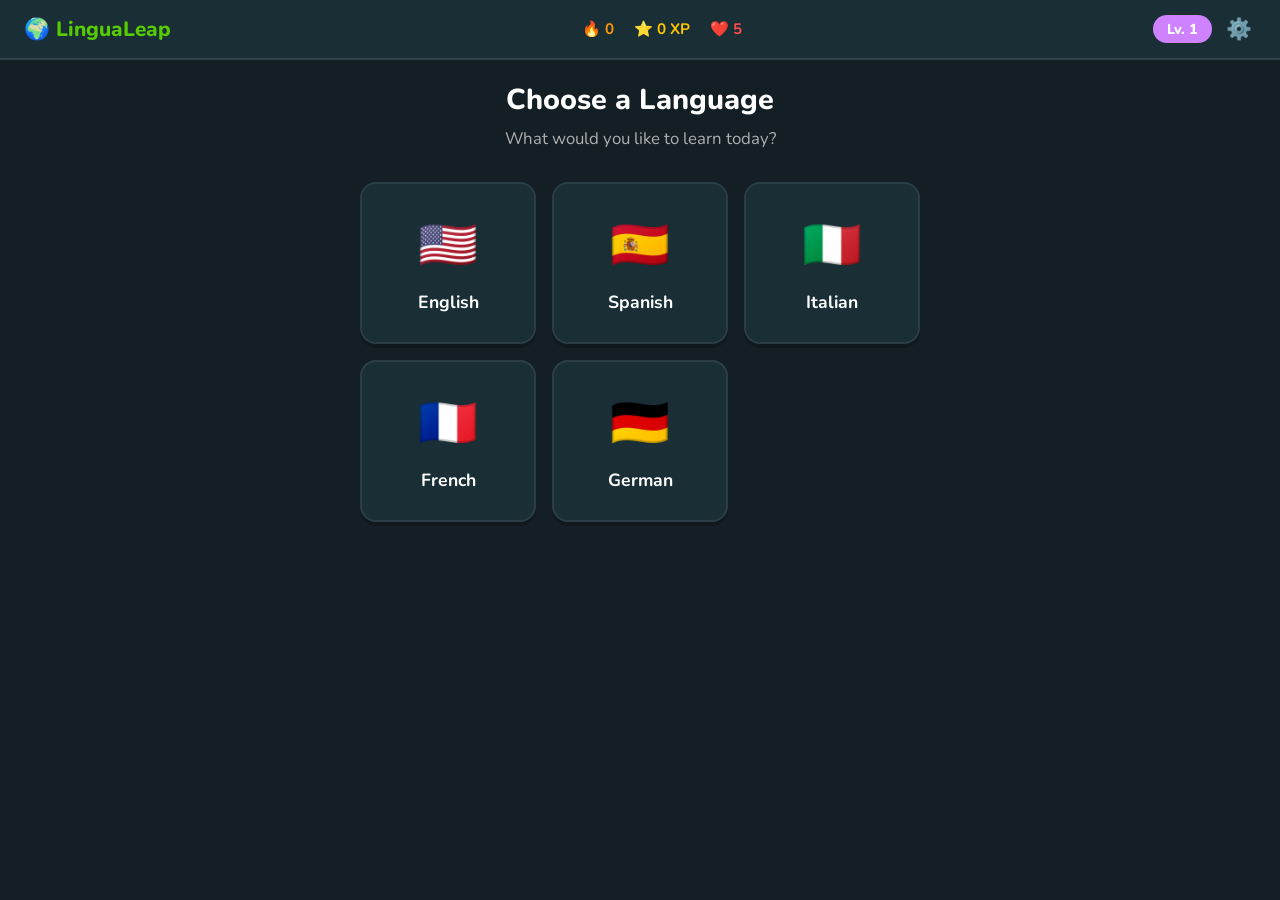
==== docs/index.html @ bf02c877 "Add installable PWA build (docs/) deployable to GitHub Pages Client-side LinguaLeap that runs with n" ====
<!DOCTYPE html>
<html lang="en">
<head>
    <meta charset="UTF-8">
    <meta name="viewport" content="width=device-width, initial-scale=1.0, viewport-fit=cover">
    <title>LinguaLeap - Learn Languages</title>

    <!-- PWA -->
    <meta name="theme-color" content="#1a2e35">
    <link rel="manifest" href="manifest.json">
    <meta name="apple-mobile-web-app-capable" content="yes">
    <meta name="mobile-web-app-capable" content="yes">
    <meta name="apple-mobile-web-app-status-bar-style" content="black-translucent">
    <meta name="apple-mobile-web-app-title" content="LinguaLeap">
    <link rel="apple-touch-icon" href="icons/apple-touch-icon.png">
    <link rel="icon" type="image/png" href="icons/icon-192.png">

    <link rel="stylesheet" href="style.css">
    <link href="https://fonts.googleapis.com/css2?family=Nunito:wght@400;600;700;800&display=swap" rel="stylesheet">
</head>
<body>
    <!-- Top Navigation Bar -->
    <nav class="top-bar">
        <div class="top-bar-left">
            <div class="logo">🌍 LinguaLeap</div>
        </div>
        <div class="top-bar-center">
            <div class="streak-display" id="streakDisplay" title="Day streak">
                🔥 <span id="streakCount">0</span>
            </div>
            <div class="xp-display" id="xpDisplay" title="Total XP">
                ⭐ <span id="xpCount">0</span> XP
            </div>
            <div class="hearts-display" id="heartsDisplay" title="Hearts remaining">
                ❤️ <span id="heartsCount">5</span>
            </div>
        </div>
        <div class="top-bar-right">
            <div class="level-badge" id="levelBadge">Lv. <span id="userLevel">1</span></div>
            <button class="settings-btn" id="settingsBtn" title="Settings">⚙️</button>
        </div>
    </nav>

    <!-- Language Selection Screen -->
    <div class="screen active" id="languageScreen">
        <div class="screen-content">
            <h1 class="screen-title">Choose a Language</h1>
            <p class="screen-subtitle">What would you like to learn today?</p>
            <div class="language-grid" id="languageGrid">
                <!-- Filled by JS -->
            </div>
        </div>
    </div>

    <!-- Dashboard Screen -->
    <div class="screen" id="dashboardScreen">
        <div class="screen-content">
            <div class="dashboard-header">
                <button class="back-btn" id="backToLanguages">← Languages</button>
                <h1 class="screen-title" id="dashboardTitle">Spanish</h1>
            </div>
            <div class="xp-progress-bar">
                <div class="xp-progress-fill" id="xpProgressFill"></div>
                <span class="xp-progress-text" id="xpProgressText">0 / 100 XP</span>
            </div>
            <div class="skills-grid">
                <div class="skill-card" data-skill="reading">
                    <div class="skill-icon">📖</div>
                    <div class="skill-name">Reading</div>
                    <div class="skill-progress"><div class="skill-progress-fill" id="readingProgress"></div></div>
                </div>
                <div class="skill-card" data-skill="writing">
                    <div class="skill-icon">✍️</div>
                    <div class="skill-name">Writing</div>
                    <div class="skill-progress"><div class="skill-progress-fill" id="writingProgress"></div></div>
                </div>
                <div class="skill-card" data-skill="listening">
                    <div class="skill-icon">👂</div>
                    <div class="skill-name">Listening</div>
                    <div class="skill-progress"><div class="skill-progress-fill" id="listeningProgress"></div></div>
                </div>
                <div class="skill-card" data-skill="speaking">
                    <div class="skill-icon">🗣️</div>
                    <div class="skill-name">Speaking</div>
                    <div class="skill-progress"><div class="skill-progress-fill" id="speakingProgress"></div></div>
                </div>
            </div>
            <h2 class="section-title">Levels</h2>
            <div class="levels-list" id="levelsList">
                <!-- Filled by JS -->
            </div>

            <h2 class="section-title" style="margin-top:32px">Vocabulary</h2>
            <div class="vocab-buttons">
                <button class="vocab-btn" id="openDictionaryBtn">
                    <span class="vocab-icon">🔍</span>
                    <span class="vocab-label">Dictionary</span>
                    <span class="vocab-desc">Look up words</span>
                </button>
                <button class="vocab-btn" id="openMyWordsBtn">
                    <span class="vocab-icon">📚</span>
                    <span class="vocab-label">My Words</span>
                    <span class="vocab-desc"><span id="savedWordsCount">0</span> saved</span>
                </button>
            </div>

            <h2 class="section-title" style="margin-top:32px">Practice & Learn</h2>
            <div class="vocab-buttons">
                <button class="vocab-btn vocab-btn-chat" id="openChatbotBtn">
                    <span class="vocab-icon">💬</span>
                    <span class="vocab-label">Chatbot</span>
                    <span class="vocab-desc">Ask language questions</span>
                </button>
                <button class="vocab-btn vocab-btn-test" id="openLessonsBtn">
                    <span class="vocab-icon">🎓</span>
                    <span class="vocab-label">Lessons</span>
                    <span class="vocab-desc">10 levels + placement test</span>
                </button>
                <button class="vocab-btn vocab-btn-movie" id="openMoviePhrasesBtn">
                    <span class="vocab-icon">🎬</span>
                    <span class="vocab-label">Movie Phrases</span>
                    <span class="vocab-desc">Phrases by level (B1–C2)</span>
                </button>
            </div>
        </div>
    </div>

    <!-- Save Word Modal -->
    <div class="modal-overlay hidden" id="saveWordModal">
        <div class="modal">
            <div class="modal-header">
                <h2>💾 Save to My Words</h2>
                <button class="modal-close" id="saveModalClose">✕</button>
            </div>
            <div class="modal-body">
                <label class="modal-label">Word / Phrase</label>
                <input type="text" class="text-input" id="saveModalSource" placeholder="Source word">
                <label class="modal-label">Translation</label>
                <input type="text" class="text-input" id="saveModalTranslation" placeholder="Your preferred translation">
                <label class="modal-label">Language pair</label>
                <div class="modal-lang-row">
                    <select class="modal-select" id="saveModalLangFrom">
                        <option value="en">English</option>
                        <option value="it">Italian</option>
                        <option value="es">Spanish</option>
                        <option value="fr">French</option>
                        <option value="de">German</option>
                    </select>
                    <span style="color: var(--text-secondary);">→</span>
                    <select class="modal-select" id="saveModalLangTo">
                        <option value="en">English</option>
                        <option value="it">Italian</option>
                        <option value="es">Spanish</option>
                        <option value="fr">French</option>
                        <option value="de">German</option>
                    </select>
                </div>
            </div>
            <div class="modal-footer">
                <button class="btn btn-cancel" id="saveModalCancel">Cancel</button>
                <button class="btn btn-primary" id="saveModalConfirm">✓ Save</button>
            </div>
        </div>
    </div>

    <!-- Learned Words Modal -->
    <div class="modal-overlay hidden" id="learnedModal">
        <div class="modal modal-wide">
            <div class="modal-header">
                <h2>🎓 Words Learned (<span id="learnedModalCount">0</span>)</h2>
                <button class="modal-close" id="learnedModalClose">✕</button>
            </div>
            <div class="modal-body" id="learnedModalBody">
                <!-- Filled by JS -->
            </div>
            <div class="modal-footer">
                <button class="btn btn-cancel" id="learnedModalCancel">Close</button>
                <button class="btn btn-primary" id="learnedModalPractice">🎮 Practice these words</button>
            </div>
        </div>
    </div>

    <!-- Chatbot Screen -->
    <div class="screen" id="chatbotScreen">
        <div class="screen-content">
            <div class="dashboard-header">
                <button class="back-btn" id="backFromChatbot">← Back</button>
                <h1 class="screen-title">💬 Chatbot</h1>
            </div>
            <div class="chat-info">Ask questions like "How do you say 'good morning'?" or "What does 'grazie' mean?"</div>
            <div class="chat-messages" id="chatMessages"></div>
            <div class="chat-input-row">
                <input type="text" class="text-input" id="chatInput" placeholder="Ask me anything..." autocomplete="off">
                <button class="dict-search-btn" id="chatSendBtn" title="Send">➤</button>
            </div>
        </div>
    </div>

    <!-- Lessons Screen -->
    <div class="screen" id="lessonsScreen">
        <div class="screen-content">
            <div class="dashboard-header">
                <button class="back-btn" id="backFromLessons">← Back</button>
                <h1 class="screen-title">🎓 Lessons</h1>
            </div>
            <div class="lessons-intro">
                <p>10 progressive levels from absolute beginner to advanced.</p>
                <button class="btn btn-primary" id="startPlacementBtn">📝 Take Placement Test</button>
            </div>
            <div class="placement-result hidden" id="placementResult">
                <span class="placement-emoji" id="placementEmoji">🎯</span>
                <span class="placement-text">Recommended starting level: <strong id="recommendedLevel">1</strong></span>
            </div>
            <h2 class="section-title" style="margin-top:24px">All Levels</h2>
            <div class="lessons-grid" id="lessonsGrid"></div>
        </div>
    </div>

    <!-- Placement Test Screen -->
    <div class="screen" id="placementScreen">
        <div class="screen-content">
            <div class="exercise-header">
                <button class="back-btn" id="backFromPlacement">✕</button>
                <div class="exercise-progress-bar">
                    <div class="exercise-progress-fill" id="placementProgressFill"></div>
                </div>
                <div class="flashcard-counter"><span id="placementCurrent">1</span>/<span id="placementTotal">10</span></div>
            </div>
            <div class="exercise-body" id="placementBody"></div>
            <div class="exercise-footer">
                <button class="btn btn-primary" id="placementNextBtn" disabled>Next</button>
            </div>
        </div>
    </div>

    <!-- Single Lesson Screen -->
    <div class="screen" id="lessonDetailScreen">
        <div class="screen-content">
            <div class="dashboard-header">
                <button class="back-btn" id="backFromLessonDetail">← Lessons</button>
                <h1 class="screen-title" id="lessonDetailTitle">Level 1</h1>
            </div>
            <div id="lessonDetailBody"></div>
        </div>
    </div>

    <!-- Dictionary Screen -->
    <div class="screen" id="dictionaryScreen">
        <div class="screen-content">
            <div class="dashboard-header">
                <button class="back-btn" id="backFromDictionary">← Back</button>
                <h1 class="screen-title">🔍 Dictionary</h1>
            </div>
            <div class="dict-search-row">
                <input type="text" class="text-input" id="dictSearchInput" placeholder="Type a word or phrase..." autocomplete="off">
                <button class="dict-search-btn" id="dictSearchBtn" title="Search">🔍</button>
                <button class="dict-swap-btn" id="dictSwapBtn" title="Swap languages">⇄</button>
            </div>
            <div class="dict-lang-selector">
                <div class="dict-lang-group">
                    <span class="dict-lang-label">From:</span>
                    <div class="dict-lang-chips" id="dictFromChips"></div>
                </div>
                <div class="dict-lang-group">
                    <span class="dict-lang-label">To:</span>
                    <div class="dict-lang-chips" id="dictToChips"></div>
                </div>
            </div>
            <div class="dict-results" id="dictResults">
                <div class="dict-empty">Start typing to search the dictionary</div>
            </div>
        </div>
    </div>

    <!-- My Words Screen -->
    <div class="screen" id="myWordsScreen">
        <div class="screen-content">
            <div class="dashboard-header">
                <button class="back-btn" id="backFromMyWords">← Back</button>
                <h1 class="screen-title">📚 My Words</h1>
            </div>
            <div class="my-words-stats">
                <div class="my-words-stat">
                    <span class="my-words-stat-value" id="myWordsTotal">0</span>
                    <span class="my-words-stat-label">Words saved</span>
                </div>
                <button class="my-words-stat my-words-stat-learned my-words-stat-clickable" id="openLearnedBtn" title="View learned words">
                    <span class="my-words-stat-value" id="myWordsLearned">0</span>
                    <span class="my-words-stat-label">Words learned ›</span>
                </button>
            </div>
            <div class="words-tabs">
                <button class="words-tab active" data-tab="saved">
                    📚 My Words <span class="words-tab-count" id="tabCountSaved">0</span>
                </button>
                <button class="words-tab" data-tab="reverse">
                    🔁 Reverse Translation <span class="words-tab-count" id="tabCountReverse">0</span>
                </button>
                <button class="words-tab" data-tab="sentences">
                    🎬 My Sentences <span class="words-tab-count" id="tabCountSentences">0</span>
                </button>
            </div>
            <div class="my-words-actions">
                <button class="btn btn-primary" id="practiceWordsBtn">🎮 Practice with Flashcards</button>
                <button class="btn btn-secondary" id="importFavouritesBtn">📥 Import from folder</button>
                <label class="btn btn-secondary btn-upload-label" for="csvFileInput">📂 Upload CSV file</label>
                <input type="file" id="csvFileInput" accept=".csv" style="display:none">
            </div>
            <div class="my-words-list" id="myWordsList">
                <!-- Filled by JS -->
            </div>
        </div>
    </div>

    <!-- Movie / TV Phrases Screen -->
    <div class="screen" id="moviePhrasesScreen">
        <div class="screen-content">
            <div class="dashboard-header">
                <button class="back-btn" id="backFromMoviePhrases">← Back</button>
                <h1 class="screen-title">🎬 Movie Phrases</h1>
            </div>
            <div class="chat-info">Type a film or TV series (e.g. "Titanic") to get useful phrases by level, then add the ones you like to <strong>My Sentences</strong>.</div>
            <div class="dict-search-row">
                <input type="text" class="text-input" id="moviePhraseInput" placeholder="Titanic, Friends, Breaking Bad..." autocomplete="off">
                <button class="dict-search-btn" id="moviePhraseSearchBtn" title="Search">🔍</button>
            </div>
            <div class="movie-lang-note" id="movieLangNote"></div>
            <div class="movie-results" id="movieResults">
                <div class="dict-empty">Enter a title to discover phrases.</div>
            </div>
        </div>
    </div>

    <!-- Flashcard Game Screen -->
    <div class="screen" id="flashcardScreen">
        <div class="screen-content">
            <div class="exercise-header">
                <button class="back-btn" id="backFromFlashcard">✕</button>
                <div class="exercise-progress-bar">
                    <div class="exercise-progress-fill" id="flashcardProgressFill"></div>
                </div>
                <div class="flashcard-counter"><span id="flashcardCurrent">1</span>/<span id="flashcardTotal">10</span></div>
            </div>
            <div class="flashcard-area">
                <div class="flashcard" id="flashcard">
                    <div class="flashcard-side flashcard-front" id="flashcardFront">
                        <div class="flashcard-label">Word</div>
                        <div class="flashcard-word" id="flashcardWord">word</div>
                        <div class="flashcard-tap">Tap to reveal</div>
                    </div>
                    <div class="flashcard-side flashcard-back hidden" id="flashcardBack">
                        <div class="flashcard-label">Translation</div>
                        <div class="flashcard-word" id="flashcardTranslation">translation</div>
                    </div>
                </div>
                <button class="flashcard-listen" id="flashcardListenBtn" title="Listen to pronunciation">🔊 Listen</button>
                <div class="flashcard-buttons hidden" id="flashcardButtons">
                    <button class="btn-flashcard btn-flashcard-bad" id="flashcardBadBtn">😕 Don't know</button>
                    <button class="btn-flashcard btn-flashcard-good" id="flashcardGoodBtn">😊 Got it!</button>
                    <button class="btn-flashcard btn-flashcard-delete" id="flashcardDeleteBtn" title="Delete this word">🗑️</button>
                </div>
            </div>
        </div>
    </div>

    <!-- Exercise Screen -->
    <div class="screen" id="exerciseScreen">
        <div class="screen-content">
            <div class="exercise-header">
                <button class="back-btn" id="backToDashboard">✕</button>
                <div class="exercise-progress-bar">
                    <div class="exercise-progress-fill" id="exerciseProgressFill"></div>
                </div>
                <div class="exercise-hearts">❤️ <span id="exerciseHearts">5</span></div>
            </div>
            <div class="exercise-body" id="exerciseBody">
                <!-- Filled dynamically -->
            </div>
            <div class="exercise-footer">
                <div class="feedback-area" id="feedbackArea"></div>
                <button class="btn btn-primary btn-check" id="checkBtn">Check</button>
                <button class="btn btn-primary btn-continue hidden" id="continueBtn">Continue</button>
            </div>
        </div>
    </div>

    <!-- Results Screen -->
    <div class="screen" id="resultsScreen">
        <div class="screen-content results-content">
            <div class="results-icon" id="resultsIcon">🎉</div>
            <h1 class="results-title" id="resultsTitle">Lesson Complete!</h1>
            <div class="results-stats">
                <div class="result-stat">
                    <div class="result-stat-value" id="resultXP">+30</div>
                    <div class="result-stat-label">XP earned</div>
                </div>
                <div class="result-stat">
                    <div class="result-stat-value" id="resultAccuracy">85%</div>
                    <div class="result-stat-label">Accuracy</div>
                </div>
                <div class="result-stat">
                    <div class="result-stat-value" id="resultStreak">3</div>
                    <div class="result-stat-label">Day streak</div>
                </div>
            </div>
            <button class="btn btn-primary btn-large" id="continueToMenu">Continue</button>
        </div>
    </div>

    <!-- Settings Modal (Gemini API key) -->
    <div class="modal-overlay hidden" id="settingsModal">
        <div class="modal">
            <div class="modal-header">
                <h2>⚙️ Settings</h2>
                <button class="modal-close" id="settingsClose">✕</button>
            </div>
            <div class="modal-body">
                <label class="modal-label">Google Gemini API key</label>
                <p class="settings-hint">Needed for the <strong>Chatbot</strong> and <strong>Movie Phrases</strong>. It's stored only on this device and never uploaded. The free tier is enough. Get one at <strong>aistudio.google.com/apikey</strong>.</p>
                <input type="password" class="text-input" id="geminiKeyInput" placeholder="AIza..." autocomplete="off">
                <div class="settings-status" id="settingsStatus"></div>
            </div>
            <div class="modal-footer">
                <button class="btn btn-cancel" id="settingsClear">Remove key</button>
                <button class="btn btn-primary" id="settingsSave">✓ Save</button>
            </div>
        </div>
    </div>

    <script src="api-shim.js"></script>
    <script src="app.js"></script>
    <script>
        // ---- Service worker (offline + installable) ----
        if ('serviceWorker' in navigator) {
            window.addEventListener('load', function () {
                navigator.serviceWorker.register('sw.js').catch(function (e) {
                    console.warn('SW registration failed', e);
                });
            });
        }

        // ---- Settings modal (Gemini key) ----
        (function () {
            var modal = document.getElementById('settingsModal');
            var input = document.getElementById('geminiKeyInput');
            var status = document.getElementById('settingsStatus');

            function refreshStatus() {
                var has = window.LinguaLeapKey && window.LinguaLeapKey.has();
                status.textContent = has ? '✅ Key saved — chatbot & movie phrases are ready.'
                                         : '⚠️ No key yet — chatbot & movie phrases are disabled.';
                status.className = 'settings-status ' + (has ? 'ok' : 'warn');
            }
            function open() {
                input.value = window.LinguaLeapKey ? window.LinguaLeapKey.get() : '';
                refreshStatus();
                modal.classList.remove('hidden');
            }
            function close() { modal.classList.add('hidden'); }

            document.getElementById('settingsBtn').addEventListener('click', open);
            document.getElementById('settingsClose').addEventListener('click', close);
            modal.addEventListener('click', function (e) { if (e.target === modal) close(); });
            document.getElementById('settingsSave').addEventListener('click', function () {
                window.LinguaLeapKey.set(input.value);
                refreshStatus();
                setTimeout(close, 600);
            });
            document.getElementById('settingsClear').addEventListener('click', function () {
                window.LinguaLeapKey.clear();
                input.value = '';
                refreshStatus();
            });

            // Nudge the user to add a key on first run
            window.addEventListener('load', function () {
                if (window.LinguaLeapKey && !window.LinguaLeapKey.has()) {
                    setTimeout(open, 1200);
                }
            });
        })();
    </script>
</body>
</html>
---- docs/style.css ----
/* ===== RESET & BASE ===== */
* {
    margin: 0;
    padding: 0;
    box-sizing: border-box;
}

:root {
    --green: #58CC02;
    --green-dark: #46a302;
    --green-light: #d7ffb8;
    --blue: #1CB0F6;
    --blue-dark: #1899d6;
    --red: #FF4B4B;
    --red-light: #ffdfe0;
    --orange: #FF9600;
    --orange-light: #fff3d6;
    --purple: #CE82FF;
    --purple-light: #f3e0ff;
    --yellow: #FFC800;
    --gray-50: #f7f7f7;
    --gray-100: #e5e5e5;
    --gray-200: #d4d4d4;
    --gray-300: #afafaf;
    --gray-400: #777;
    --gray-500: #4b4b4b;
    --gray-600: #3c3c3c;
    --white: #ffffff;
    --bg: #131f24;
    --bg-card: #1a2e35;
    --bg-card-hover: #213a43;
    --text: #ffffff;
    --text-secondary: #afafaf;
    --border-radius: 16px;
    --border-radius-sm: 12px;
    --shadow: 0 4px 0 rgba(0,0,0,0.2);
    --shadow-hover: 0 2px 0 rgba(0,0,0,0.2);
}

body {
    font-family: 'Nunito', sans-serif;
    background: var(--bg);
    color: var(--text);
    min-height: 100vh;
    overflow-x: hidden;
}

/* ===== TOP BAR ===== */
.top-bar {
    position: fixed;
    top: 0;
    left: 0;
    right: 0;
    height: 60px;
    background: var(--bg-card);
    border-bottom: 2px solid rgba(255,255,255,0.1);
    display: flex;
    align-items: center;
    justify-content: space-between;
    padding: 0 24px;
    z-index: 100;
}

.logo {
    font-size: 1.3rem;
    font-weight: 800;
    color: var(--green);
}

.top-bar-center {
    display: flex;
    gap: 20px;
    align-items: center;
}

.streak-display, .xp-display, .hearts-display {
    font-weight: 700;
    font-size: 0.95rem;
    display: flex;
    align-items: center;
    gap: 4px;
}

.streak-display { color: var(--orange); }
.xp-display { color: var(--yellow); }
.hearts-display { color: var(--red); }

.level-badge {
    background: var(--purple);
    color: white;
    padding: 4px 14px;
    border-radius: 20px;
    font-weight: 800;
    font-size: 0.9rem;
}

/* ===== SCREENS ===== */
.screen {
    display: none;
    padding-top: 80px;
    padding-bottom: 40px;
    min-height: 100vh;
}

.screen.active {
    display: block;
}

.screen-content {
    max-width: 600px;
    margin: 0 auto;
    padding: 0 20px;
}

.screen-title {
    font-size: 1.8rem;
    font-weight: 800;
    text-align: center;
    margin-bottom: 8px;
}

.screen-subtitle {
    text-align: center;
    color: var(--text-secondary);
    margin-bottom: 32px;
    font-size: 1.05rem;
}

/* ===== LANGUAGE GRID ===== */
.language-grid {
    display: grid;
    grid-template-columns: repeat(auto-fill, minmax(160px, 1fr));
    gap: 16px;
}

.language-card {
    background: var(--bg-card);
    border: 2px solid rgba(255,255,255,0.08);
    border-radius: var(--border-radius);
    padding: 28px 16px;
    text-align: center;
    cursor: pointer;
    transition: all 0.15s ease;
    box-shadow: var(--shadow);
}

.language-card:hover {
    background: var(--bg-card-hover);
    transform: translateY(-2px);
    box-shadow: var(--shadow-hover);
}

.language-card:active {
    transform: translateY(2px);
    box-shadow: none;
}

.language-flag {
    font-size: 3rem;
    margin-bottom: 12px;
}

.language-name {
    font-weight: 700;
    font-size: 1.1rem;
}

/* ===== DASHBOARD ===== */
.dashboard-header {
    display: flex;
    align-items: center;
    gap: 16px;
    margin-bottom: 24px;
}

.back-btn {
    background: none;
    border: 2px solid rgba(255,255,255,0.15);
    color: var(--text);
    font-family: 'Nunito', sans-serif;
    font-weight: 700;
    font-size: 0.95rem;
    padding: 8px 16px;
    border-radius: var(--border-radius-sm);
    cursor: pointer;
    transition: all 0.15s;
}

.back-btn:hover {
    background: rgba(255,255,255,0.08);
}

.xp-progress-bar {
    background: var(--bg-card);
    border-radius: 20px;
    height: 28px;
    position: relative;
    margin-bottom: 32px;
    overflow: hidden;
    border: 2px solid rgba(255,255,255,0.08);
}

.xp-progress-fill {
    background: linear-gradient(90deg, var(--yellow), var(--orange));
    height: 100%;
    border-radius: 20px;
    transition: width 0.5s ease;
    min-width: 0;
}

.xp-progress-text {
    position: absolute;
    top: 50%;
    left: 50%;
    transform: translate(-50%, -50%);
    font-weight: 700;
    font-size: 0.8rem;
    color: var(--text);
    text-shadow: 0 1px 2px rgba(0,0,0,0.5);
}

/* ===== SKILLS GRID ===== */
.skills-grid {
    display: grid;
    grid-template-columns: repeat(2, 1fr);
    gap: 14px;
    margin-bottom: 36px;
}

.skill-card {
    background: var(--bg-card);
    border: 2px solid rgba(255,255,255,0.08);
    border-radius: var(--border-radius);
    padding: 20px;
    text-align: center;
    cursor: pointer;
    transition: all 0.15s ease;
    box-shadow: var(--shadow);
}

.skill-card:hover {
    background: var(--bg-card-hover);
    transform: translateY(-2px);
}

.skill-card:active {
    transform: translateY(2px);
    box-shadow: none;
}

.skill-card[data-skill="reading"] { border-bottom: 4px solid var(--blue); }
.skill-card[data-skill="writing"] { border-bottom: 4px solid var(--green); }
.skill-card[data-skill="listening"] { border-bottom: 4px solid var(--purple); }
.skill-card[data-skill="speaking"] { border-bottom: 4px solid var(--orange); }

.skill-icon {
    font-size: 2rem;
    margin-bottom: 8px;
}

.skill-name {
    font-weight: 700;
    font-size: 1rem;
    margin-bottom: 10px;
}

.skill-progress {
    background: rgba(255,255,255,0.1);
    border-radius: 10px;
    height: 8px;
    overflow: hidden;
}

.skill-progress-fill {
    height: 100%;
    border-radius: 10px;
    transition: width 0.5s ease;
    width: 0%;
}

.skill-card[data-skill="reading"] .skill-progress-fill { background: var(--blue); }
.skill-card[data-skill="writing"] .skill-progress-fill { background: var(--green); }
.skill-card[data-skill="listening"] .skill-progress-fill { background: var(--purple); }
.skill-card[data-skill="speaking"] .skill-progress-fill { background: var(--orange); }

/* ===== LEVELS ===== */
.section-title {
    font-size: 1.2rem;
    font-weight: 800;
    margin-bottom: 16px;
    color: var(--text-secondary);
    text-transform: uppercase;
    letter-spacing: 1px;
}

.levels-list {
    display: flex;
    flex-direction: column;
    gap: 12px;
}

.level-card {
    background: var(--bg-card);
    border: 2px solid rgba(255,255,255,0.08);
    border-radius: var(--border-radius);
    padding: 18px 20px;
    display: flex;
    align-items: center;
    gap: 16px;
    cursor: pointer;
    transition: all 0.15s ease;
    box-shadow: var(--shadow);
}

.level-card:hover {
    background: var(--bg-card-hover);
    transform: translateY(-1px);
}

.level-card.locked {
    opacity: 0.5;
    cursor: not-allowed;
}

.level-card.completed {
    border-color: var(--green);
}

.level-icon {
    font-size: 1.8rem;
    width: 48px;
    height: 48px;
    display: flex;
    align-items: center;
    justify-content: center;
    background: rgba(255,255,255,0.05);
    border-radius: 50%;
}

.level-info {
    flex: 1;
}

.level-name {
    font-weight: 700;
    font-size: 1.05rem;
}

.level-desc {
    color: var(--text-secondary);
    font-size: 0.85rem;
}

.level-status {
    font-size: 1.2rem;
}

/* ===== EXERCISE SCREEN ===== */
.exercise-header {
    display: flex;
    align-items: center;
    gap: 16px;
    margin-bottom: 32px;
}

.exercise-progress-bar {
    flex: 1;
    background: rgba(255,255,255,0.1);
    border-radius: 10px;
    height: 14px;
    overflow: hidden;
}

.exercise-progress-fill {
    height: 100%;
    background: var(--green);
    border-radius: 10px;
    transition: width 0.4s ease;
}

.exercise-hearts {
    font-weight: 700;
    font-size: 0.95rem;
    color: var(--red);
}

.exercise-body {
    min-height: 300px;
    display: flex;
    flex-direction: column;
    gap: 20px;
}

.exercise-instruction {
    font-size: 1.4rem;
    font-weight: 700;
    line-height: 1.4;
}

.exercise-type-label {
    font-size: 0.85rem;
    font-weight: 700;
    text-transform: uppercase;
    letter-spacing: 1px;
    color: var(--text-secondary);
    margin-bottom: -8px;
}

/* Reading passage */
.reading-passage {
    background: var(--bg-card);
    border: 2px solid rgba(255,255,255,0.08);
    border-radius: var(--border-radius);
    padding: 20px;
    line-height: 1.7;
    font-size: 1.05rem;
}

.reading-translation {
    color: var(--text-secondary);
    font-size: 0.9rem;
    font-style: italic;
    margin-top: 8px;
    padding-top: 8px;
    border-top: 1px solid rgba(255,255,255,0.08);
}

/* Hint button */
.hint-btn {
    background: none;
    border: 1px dashed var(--text-secondary);
    color: var(--text-secondary);
    font-family: 'Nunito', sans-serif;
    font-size: 0.9rem;
    font-weight: 600;
    padding: 8px 16px;
    border-radius: var(--border-radius-sm);
    cursor: pointer;
    transition: all 0.15s;
    margin-top: 4px;
}

.hint-btn:hover {
    border-color: var(--yellow);
    color: var(--yellow);
}

/* Options (multiple choice) */
.options-grid {
    display: flex;
    flex-direction: column;
    gap: 10px;
}

.option-btn {
    background: var(--bg-card);
    border: 2px solid rgba(255,255,255,0.15);
    border-radius: var(--border-radius-sm);
    padding: 14px 18px;
    color: var(--text);
    font-family: 'Nunito', sans-serif;
    font-size: 1rem;
    font-weight: 600;
    cursor: pointer;
    transition: all 0.15s;
    text-align: left;
    box-shadow: 0 3px 0 rgba(0,0,0,0.15);
}

.option-btn:hover {
    background: var(--bg-card-hover);
    border-color: rgba(255,255,255,0.3);
}

.option-btn.selected {
    border-color: var(--blue);
    background: rgba(28, 176, 246, 0.12);
}

.option-btn.correct {
    border-color: var(--green);
    background: rgba(88, 204, 2, 0.15);
    color: var(--green);
}

.option-btn.wrong {
    border-color: var(--red);
    background: rgba(255, 75, 75, 0.12);
    color: var(--red);
}

/* Text input */
.text-input {
    background: var(--bg-card);
    border: 2px solid rgba(255,255,255,0.15);
    border-radius: var(--border-radius-sm);
    padding: 14px 18px;
    color: var(--text);
    font-family: 'Nunito', sans-serif;
    font-size: 1.1rem;
    font-weight: 600;
    width: 100%;
    outline: none;
    transition: border-color 0.2s;
}

.text-input:focus {
    border-color: var(--blue);
}

.text-input.correct {
    border-color: var(--green);
}

.text-input.wrong {
    border-color: var(--red);
}

.hint-text {
    color: var(--text-secondary);
    font-size: 0.9rem;
}

/* Fill in blank */
.fill-sentence {
    font-size: 1.2rem;
    font-weight: 600;
    line-height: 1.6;
}

.blank-word {
    display: inline-block;
    border-bottom: 3px solid var(--blue);
    min-width: 80px;
    text-align: center;
    padding: 2px 8px;
    margin: 0 4px;
    color: var(--blue);
    font-weight: 800;
}

/* Listening */
.listen-btn {
    background: var(--blue);
    border: none;
    border-radius: 50%;
    width: 100px;
    height: 100px;
    font-size: 2.5rem;
    cursor: pointer;
    transition: all 0.2s;
    box-shadow: 0 6px 0 var(--blue-dark);
    display: flex;
    align-items: center;
    justify-content: center;
    margin: 10px auto;
}

.listen-btn:hover {
    transform: translateY(-2px);
}

.listen-btn:active {
    transform: translateY(3px);
    box-shadow: 0 2px 0 var(--blue-dark);
}

.listen-btn-small {
    width: 48px;
    height: 48px;
    font-size: 1.2rem;
    box-shadow: 0 3px 0 var(--blue-dark);
}

/* Speaking */
.speak-btn {
    background: var(--orange);
    border: none;
    border-radius: 50%;
    width: 100px;
    height: 100px;
    font-size: 2.5rem;
    cursor: pointer;
    transition: all 0.2s;
    box-shadow: 0 6px 0 #cc7800;
    display: flex;
    align-items: center;
    justify-content: center;
    margin: 10px auto;
    color: white;
}

.speak-btn:hover {
    transform: translateY(-2px);
}

.speak-btn:active, .speak-btn.listening {
    transform: translateY(3px);
    box-shadow: 0 2px 0 #cc7800;
    background: #e08600;
}

.speak-btn.listening {
    animation: pulse 1.5s infinite;
}

@keyframes pulse {
    0%, 100% { box-shadow: 0 0 0 0 rgba(255,150,0,0.4); }
    50% { box-shadow: 0 0 0 20px rgba(255,150,0,0); }
}

.speech-result {
    text-align: center;
    font-size: 1.1rem;
    font-weight: 600;
    min-height: 40px;
    padding: 10px;
}

.speech-result.good { color: var(--text); }
.speech-result.bad { color: var(--text); }

.speech-listening {
    color: var(--orange);
    font-weight: 700;
    text-align: center;
    padding: 10px;
    background: rgba(255, 150, 0, 0.1);
    border-radius: var(--border-radius-sm);
    animation: pulse-opacity 1.3s infinite;
    margin-bottom: 10px;
}

@keyframes pulse-opacity {
    0%, 100% { opacity: 1; }
    50% { opacity: 0.6; }
}

.speech-heard {
    font-size: 1rem;
    font-weight: 600;
    color: var(--text);
    margin-bottom: 10px;
    padding: 8px 12px;
    background: rgba(255,255,255,0.04);
    border-radius: var(--border-radius-sm);
    text-align: center;
}

.speech-analyzing {
    color: var(--text-secondary);
    font-size: 0.9rem;
    text-align: center;
    font-style: italic;
    padding: 8px;
}

.speech-score {
    font-size: 1.3rem;
    font-weight: 800;
    text-align: center;
    padding: 10px;
    border-radius: var(--border-radius-sm);
    margin-bottom: 10px;
}

.speech-score.score-great {
    background: rgba(88, 204, 2, 0.15);
    color: var(--green);
    border: 2px solid var(--green);
}

.speech-score.score-good {
    background: rgba(28, 176, 246, 0.15);
    color: var(--blue);
    border: 2px solid var(--blue);
}

.speech-score.score-ok {
    background: rgba(255, 200, 0, 0.15);
    color: var(--yellow);
    border: 2px solid var(--yellow);
}

.speech-score.score-bad {
    background: rgba(255, 75, 75, 0.12);
    color: var(--red);
    border: 2px solid var(--red);
}

.speech-feedback {
    text-align: center;
    font-size: 0.95rem;
    color: var(--text);
    padding: 8px 12px;
    margin-bottom: 8px;
}

.speech-mispronounced {
    font-size: 0.9rem;
    color: var(--orange);
    padding: 8px 12px;
    background: rgba(255, 150, 0, 0.08);
    border-radius: var(--border-radius-sm);
    margin-bottom: 8px;
}

.speech-tip {
    font-size: 0.9rem;
    color: var(--yellow);
    padding: 8px 12px;
    background: rgba(255, 200, 0, 0.08);
    border-radius: var(--border-radius-sm);
    border-left: 3px solid var(--yellow);
    line-height: 1.4;
}

/* ===== EXERCISE FOOTER ===== */
.exercise-footer {
    margin-top: 32px;
    padding-top: 16px;
}

.feedback-area {
    border-radius: var(--border-radius-sm);
    padding: 0;
    margin-bottom: 12px;
    font-weight: 700;
    font-size: 1rem;
    min-height: 0;
    transition: all 0.3s;
}

.feedback-area.show-correct {
    background: rgba(88, 204, 2, 0.12);
    border: 2px solid var(--green);
    padding: 16px;
    color: var(--green);
}

.feedback-area.show-wrong {
    background: rgba(255, 75, 75, 0.1);
    border: 2px solid var(--red);
    padding: 16px;
    color: var(--red);
}

.feedback-correct-answer {
    color: var(--text-secondary);
    font-weight: 600;
    font-size: 0.9rem;
    margin-top: 4px;
}

.btn {
    font-family: 'Nunito', sans-serif;
    font-weight: 800;
    font-size: 1rem;
    padding: 14px 32px;
    border: none;
    border-radius: var(--border-radius-sm);
    cursor: pointer;
    transition: all 0.15s;
    width: 100%;
    text-transform: uppercase;
    letter-spacing: 1px;
}

.btn-primary {
    background: var(--green);
    color: white;
    box-shadow: 0 5px 0 var(--green-dark);
}

.btn-primary:hover {
    background: #4dba02;
}

.btn-primary:active {
    transform: translateY(3px);
    box-shadow: 0 2px 0 var(--green-dark);
}

.btn-primary:disabled {
    background: var(--gray-400);
    box-shadow: 0 5px 0 var(--gray-500);
    cursor: not-allowed;
}

.btn-large {
    padding: 18px 40px;
    font-size: 1.1rem;
}

.btn-check { /* visible by default */ }
.btn-continue { /* hidden by default, shown after check */ }

.hidden {
    display: none !important;
}

/* ===== RESULTS ===== */
.results-content {
    text-align: center;
    padding-top: 60px;
}

.results-icon {
    font-size: 4rem;
    margin-bottom: 16px;
    animation: bounceIn 0.5s ease;
}

@keyframes bounceIn {
    0% { transform: scale(0); }
    60% { transform: scale(1.2); }
    100% { transform: scale(1); }
}

.results-title {
    margin-bottom: 32px;
}

.results-stats {
    display: flex;
    justify-content: center;
    gap: 32px;
    margin-bottom: 48px;
}

.result-stat {
    text-align: center;
}

.result-stat-value {
    font-size: 1.8rem;
    font-weight: 800;
    color: var(--yellow);
}

.result-stat-label {
    color: var(--text-secondary);
    font-size: 0.9rem;
    font-weight: 600;
}

/* ===== ANIMATIONS ===== */
.shake {
    animation: shake 0.4s ease;
}

@keyframes shake {
    0%, 100% { transform: translateX(0); }
    20%, 60% { transform: translateX(-8px); }
    40%, 80% { transform: translateX(8px); }
}

.pop {
    animation: pop 0.3s ease;
}

@keyframes pop {
    0% { transform: scale(1); }
    50% { transform: scale(1.1); }
    100% { transform: scale(1); }
}

/* ===== RESPONSIVE ===== */
@media (max-width: 500px) {
    .top-bar {
        padding: 0 12px;
    }
    .top-bar-center {
        gap: 10px;
        font-size: 0.85rem;
    }
    .screen-content {
        padding: 0 12px;
    }
    .language-grid {
        grid-template-columns: repeat(2, 1fr);
    }
    .skills-grid {
        grid-template-columns: repeat(2, 1fr);
    }
    .results-stats {
        gap: 16px;
    }
    .exercise-instruction {
        font-size: 1.2rem;
    }
}

/* ===== SKILL FILTER BAR ===== */
.skill-filter-bar {
    display: flex;
    gap: 8px;
    margin-bottom: 20px;
    flex-wrap: wrap;
}

.skill-filter-btn {
    background: var(--bg-card);
    border: 2px solid rgba(255,255,255,0.1);
    color: var(--text-secondary);
    padding: 8px 16px;
    border-radius: 20px;
    font-family: 'Nunito', sans-serif;
    font-weight: 700;
    font-size: 0.85rem;
    cursor: pointer;
    transition: all 0.15s;
}

.skill-filter-btn:hover {
    border-color: rgba(255,255,255,0.3);
}

.skill-filter-btn.active {
    background: var(--green);
    border-color: var(--green);
    color: white;
}

/* ===== VOCAB BUTTONS (Dashboard) ===== */
.vocab-buttons {
    display: grid;
    grid-template-columns: repeat(2, 1fr);
    gap: 14px;
}

.vocab-btn {
    background: var(--bg-card);
    border: 2px solid rgba(255,255,255,0.08);
    border-radius: var(--border-radius);
    padding: 18px;
    text-align: center;
    cursor: pointer;
    transition: all 0.15s ease;
    box-shadow: var(--shadow);
    color: var(--text);
    font-family: 'Nunito', sans-serif;
    display: flex;
    flex-direction: column;
    gap: 4px;
    border-bottom: 4px solid var(--yellow);
}

.vocab-btn:hover {
    background: var(--bg-card-hover);
    transform: translateY(-2px);
}

.vocab-btn:active {
    transform: translateY(2px);
    box-shadow: none;
}

.vocab-icon {
    font-size: 1.8rem;
}

.vocab-label {
    font-weight: 800;
    font-size: 1rem;
}

.vocab-desc {
    color: var(--text-secondary);
    font-size: 0.8rem;
    font-weight: 600;
}

/* ===== DICTIONARY ===== */
.dict-search-row {
    display: flex;
    gap: 10px;
    margin-bottom: 12px;
}

.dict-search-row .text-input {
    flex: 1;
}

.dict-search-btn {
    background: var(--green);
    border: none;
    color: white;
    font-size: 1.3rem;
    padding: 0 18px;
    border-radius: var(--border-radius-sm);
    cursor: pointer;
    transition: all 0.15s;
    box-shadow: 0 3px 0 var(--green-dark);
}

.dict-search-btn:hover {
    background: #4dba02;
}

.dict-search-btn:active {
    transform: translateY(2px);
    box-shadow: 0 1px 0 var(--green-dark);
}

.dict-swap-btn {
    background: var(--bg-card);
    border: 2px solid rgba(255,255,255,0.15);
    color: var(--text);
    font-size: 1.3rem;
    padding: 0 16px;
    border-radius: var(--border-radius-sm);
    cursor: pointer;
    transition: all 0.15s;
}

.dict-swap-btn:hover {
    border-color: var(--yellow);
    color: var(--yellow);
}

.dict-lang-selector {
    display: flex;
    flex-direction: column;
    gap: 10px;
    margin-bottom: 20px;
}

.dict-lang-group {
    display: flex;
    align-items: center;
    gap: 8px;
    flex-wrap: wrap;
}

.dict-lang-chips {
    display: flex;
    gap: 6px;
    flex-wrap: wrap;
}

.dict-lang-chip {
    background: var(--bg-card);
    border: 2px solid rgba(255,255,255,0.1);
    color: var(--text-secondary);
    padding: 5px 12px;
    border-radius: 20px;
    font-family: 'Nunito', sans-serif;
    font-weight: 700;
    font-size: 0.82rem;
    cursor: pointer;
    transition: all 0.15s;
}

.dict-lang-chip:hover {
    border-color: rgba(255,255,255,0.3);
}

.dict-lang-chip.active {
    background: var(--yellow);
    border-color: var(--yellow);
    color: #1a1a1a;
}

.dict-lang-chip.disabled {
    opacity: 0.3;
    cursor: not-allowed;
    pointer-events: none;
}

.dict-results {
    display: flex;
    flex-direction: column;
    gap: 12px;
}

.dict-empty {
    text-align: center;
    color: var(--text-secondary);
    padding: 40px 20px;
    font-style: italic;
}

.dict-result {
    background: var(--bg-card);
    border: 2px solid rgba(255,255,255,0.08);
    border-radius: var(--border-radius);
    padding: 16px;
    box-shadow: var(--shadow);
}

.dict-result-header {
    display: flex;
    align-items: center;
    gap: 10px;
    margin-bottom: 12px;
}

.dict-result-source {
    font-size: 1.4rem;
    font-weight: 800;
    color: var(--text);
}

.dict-listen-btn {
    background: none;
    border: none;
    font-size: 1.2rem;
    cursor: pointer;
    padding: 4px;
    transition: transform 0.15s;
}

.dict-listen-btn:hover {
    transform: scale(1.2);
}

.dict-section-label {
    font-size: 0.75rem;
    font-weight: 700;
    text-transform: uppercase;
    letter-spacing: 1.5px;
    color: var(--text-secondary);
    margin-bottom: 10px;
}

/* Examples */
.dict-example {
    background: var(--bg-card);
    border: 2px solid rgba(255,255,255,0.06);
    border-radius: var(--border-radius-sm);
    padding: 14px 16px;
    transition: border-color 0.15s;
}

.dict-example:hover {
    border-color: rgba(255,255,255,0.15);
}

.dict-example-source {
    font-size: 1rem;
    font-weight: 600;
    color: var(--text);
    margin-bottom: 6px;
    display: flex;
    align-items: center;
    gap: 8px;
    line-height: 1.5;
}

.dict-example-listen {
    background: none;
    border: none;
    font-size: 1rem;
    cursor: pointer;
    padding: 2px;
    flex-shrink: 0;
    opacity: 0.6;
    transition: opacity 0.15s;
}

.dict-example-listen:hover {
    opacity: 1;
}

.dict-example-bottom {
    display: flex;
    align-items: center;
    justify-content: space-between;
    gap: 10px;
}

.dict-example-translation {
    font-size: 0.9rem;
    color: var(--text-secondary);
    font-style: italic;
    line-height: 1.5;
    flex: 1;
}

.dict-example-save {
    background: none;
    border: 1px solid rgba(255,255,255,0.15);
    color: var(--green);
    font-family: 'Nunito', sans-serif;
    font-weight: 700;
    font-size: 0.75rem;
    padding: 4px 10px;
    border-radius: 8px;
    cursor: pointer;
    transition: all 0.15s;
    flex-shrink: 0;
    white-space: nowrap;
}

.dict-example-save:hover {
    border-color: var(--green);
    background: rgba(88, 204, 2, 0.1);
}

.dict-example-save.saved {
    color: var(--text-secondary);
    border-color: rgba(255,255,255,0.08);
    cursor: default;
}

.dict-highlight {
    color: var(--blue);
    font-weight: 800;
}

.dict-translations {
    display: flex;
    flex-wrap: wrap;
    gap: 8px;
    margin-bottom: 12px;
}

.dict-translation-chip {
    background: rgba(255,255,255,0.05);
    border: 2px solid rgba(255,255,255,0.15);
    color: var(--text);
    padding: 6px 12px;
    border-radius: 20px;
    font-family: 'Nunito', sans-serif;
    font-weight: 700;
    font-size: 0.9rem;
    cursor: pointer;
    transition: all 0.15s;
}

.dict-translation-chip:hover {
    border-color: var(--blue);
}

.dict-translation-chip.selected {
    background: rgba(28, 176, 246, 0.15);
    border-color: var(--blue);
    color: var(--blue);
}

.dict-translation-chip.default {
    border-color: var(--yellow);
    background: rgba(255, 200, 0, 0.08);
}

/* Custom translation input */
.dict-custom-row {
    display: flex;
    gap: 8px;
    margin: 10px 0;
}

.dict-custom-input {
    flex: 1;
    background: rgba(255,255,255,0.05);
    border: 2px dashed rgba(255,255,255,0.15);
    border-radius: var(--border-radius-sm);
    padding: 8px 14px;
    color: var(--text);
    font-family: 'Nunito', sans-serif;
    font-size: 0.9rem;
    font-weight: 600;
    outline: none;
    transition: border-color 0.2s;
}

.dict-custom-input:focus {
    border-color: var(--blue);
}

.dict-custom-input::placeholder {
    color: var(--text-secondary);
    font-weight: 400;
}

.dict-custom-add-btn {
    background: var(--blue);
    border: none;
    color: white;
    font-size: 1.2rem;
    font-weight: 800;
    width: 40px;
    border-radius: var(--border-radius-sm);
    cursor: pointer;
    transition: all 0.15s;
}

.dict-custom-add-btn:hover {
    background: var(--blue-dark);
}

.dict-save-btn {
    background: var(--green);
    color: white;
    border: none;
    border-radius: var(--border-radius-sm);
    padding: 8px 16px;
    font-family: 'Nunito', sans-serif;
    font-weight: 800;
    font-size: 0.85rem;
    cursor: pointer;
    text-transform: uppercase;
    letter-spacing: 0.5px;
    box-shadow: 0 3px 0 var(--green-dark);
    transition: all 0.15s;
}

.dict-save-btn:hover {
    background: #4dba02;
}

.dict-save-btn:active {
    transform: translateY(2px);
    box-shadow: 0 1px 0 var(--green-dark);
}

.dict-save-btn.saved {
    background: var(--gray-400);
    box-shadow: 0 3px 0 var(--gray-500);
    cursor: default;
}

/* ===== WORDS TABS ===== */
.words-tabs {
    display: flex;
    gap: 8px;
    margin-bottom: 16px;
    border-bottom: 2px solid rgba(255,255,255,0.08);
}

.words-tab {
    flex: 1;
    background: transparent;
    border: none;
    color: var(--text-secondary);
    font-family: 'Nunito', sans-serif;
    font-weight: 800;
    font-size: 0.9rem;
    padding: 12px 8px;
    cursor: pointer;
    border-bottom: 3px solid transparent;
    transition: all 0.15s;
    display: flex;
    align-items: center;
    justify-content: center;
    gap: 6px;
}

.words-tab:hover {
    color: var(--text);
}

.words-tab.active {
    color: var(--blue);
    border-bottom-color: var(--blue);
}

.words-tab-count {
    background: rgba(255,255,255,0.1);
    color: var(--text);
    padding: 2px 8px;
    border-radius: 10px;
    font-size: 0.75rem;
    font-weight: 700;
}

.words-tab.active .words-tab-count {
    background: var(--blue);
    color: white;
}

/* ===== MY WORDS ===== */
.my-words-stats {
    display: flex;
    gap: 14px;
    margin-bottom: 16px;
}

.my-words-stat {
    flex: 1;
    background: var(--bg-card);
    border: 2px solid rgba(255,255,255,0.08);
    border-radius: var(--border-radius);
    padding: 14px;
    text-align: center;
}

.my-words-stat-value {
    display: block;
    font-size: 1.6rem;
    font-weight: 800;
    color: var(--blue);
}

.my-words-stat-learned .my-words-stat-value {
    color: var(--green);
}

.my-words-stat-clickable {
    cursor: pointer;
    font-family: 'Nunito', sans-serif;
    transition: all 0.15s;
}

.my-words-stat-clickable:hover {
    border-color: var(--green);
    transform: translateY(-1px);
}

.my-words-stat-clickable:active {
    transform: translateY(1px);
}

.modal-wide {
    max-width: 600px;
    max-height: 85vh;
}

#learnedModalBody {
    max-height: 60vh;
    overflow-y: auto;
}

.learned-word-item {
    background: rgba(255,255,255,0.03);
    border: 1px solid rgba(255,255,255,0.08);
    border-left: 3px solid var(--green);
    border-radius: var(--border-radius-sm);
    padding: 10px 14px;
    margin-bottom: 6px;
    display: flex;
    align-items: center;
    gap: 10px;
}

.learned-word-source {
    font-weight: 700;
    color: var(--text);
    flex: 1;
}

.learned-word-translation {
    color: var(--green);
    font-size: 0.9rem;
    font-weight: 600;
}

.learned-word-langs {
    color: var(--text-secondary);
    font-size: 0.75rem;
    font-weight: 700;
}

.learned-empty {
    text-align: center;
    color: var(--text-secondary);
    padding: 40px 20px;
    font-style: italic;
}

.my-words-stat-label {
    font-size: 0.8rem;
    font-weight: 700;
    color: var(--text-secondary);
    text-transform: uppercase;
    letter-spacing: 0.5px;
}

.my-words-list {
    display: flex;
    flex-direction: column;
    gap: 10px;
}

.my-word-item {
    background: var(--bg-card);
    border: 2px solid rgba(255,255,255,0.08);
    border-radius: var(--border-radius-sm);
    padding: 14px 16px;
    display: flex;
    align-items: center;
    gap: 12px;
}

.my-word-listen {
    background: none;
    border: none;
    font-size: 1.1rem;
    cursor: pointer;
    padding: 4px;
    flex-shrink: 0;
    opacity: 0.6;
    transition: opacity 0.15s;
}

.my-word-listen:hover {
    opacity: 1;
}

.my-word-text {
    flex: 1;
    min-width: 0;
}

.my-word-source {
    font-weight: 800;
    font-size: 1.05rem;
    color: var(--text);
}

.my-word-translation {
    font-weight: 600;
    font-size: 0.9rem;
    color: var(--yellow);
    margin-top: 2px;
}

.my-word-others {
    color: var(--text-secondary);
    font-weight: 500;
    font-size: 0.85rem;
}

.my-word-reverse {
    border-left: 4px solid var(--purple);
}

.my-word-meta {
    flex-shrink: 0;
    text-align: right;
}

.my-word-langs {
    color: var(--text-secondary);
    font-size: 0.75rem;
    font-weight: 700;
}

.my-word-delete {
    background: none;
    border: none;
    color: var(--red);
    font-size: 1.1rem;
    cursor: pointer;
    padding: 4px 6px;
    border-radius: 8px;
    transition: background 0.15s;
    flex-shrink: 0;
    opacity: 0.6;
}

.my-word-delete:hover {
    background: rgba(255, 75, 75, 0.1);
    opacity: 1;
}

.my-words-empty {
    text-align: center;
    color: var(--text-secondary);
    padding: 60px 20px;
    font-style: italic;
}

/* ===== FLASHCARD GAME ===== */
.flashcard-area {
    display: flex;
    flex-direction: column;
    align-items: center;
    gap: 24px;
    padding-top: 20px;
}

.flashcard {
    width: 100%;
    max-width: 400px;
    min-height: 240px;
    background: var(--bg-card);
    border: 2px solid rgba(255,255,255,0.1);
    border-radius: var(--border-radius);
    padding: 32px 24px;
    cursor: pointer;
    box-shadow: 0 6px 0 rgba(0,0,0,0.2);
    transition: all 0.2s;
    position: relative;
}

.flashcard:hover {
    transform: translateY(-2px);
}

.flashcard-side {
    text-align: center;
}

.flashcard-label {
    color: var(--text-secondary);
    font-size: 0.85rem;
    font-weight: 700;
    text-transform: uppercase;
    letter-spacing: 1px;
    margin-bottom: 16px;
}

.flashcard-word {
    font-size: 2rem;
    font-weight: 800;
    color: var(--text);
    margin-bottom: 16px;
    word-wrap: break-word;
}

.flashcard-back .flashcard-word {
    color: var(--yellow);
}

.flashcard-tap {
    color: var(--text-secondary);
    font-size: 0.85rem;
    font-style: italic;
    margin-top: 12px;
}

.flashcard-buttons {
    display: flex;
    gap: 12px;
    width: 100%;
    max-width: 400px;
}

.btn-flashcard {
    flex: 1;
    padding: 14px;
    border: none;
    border-radius: var(--border-radius-sm);
    font-family: 'Nunito', sans-serif;
    font-weight: 800;
    font-size: 0.95rem;
    cursor: pointer;
    transition: all 0.15s;
    color: white;
}

.btn-flashcard-good {
    background: var(--green);
    box-shadow: 0 4px 0 var(--green-dark);
}

.btn-flashcard-good:hover { background: #4dba02; }

.btn-flashcard-bad {
    background: var(--red);
    box-shadow: 0 4px 0 #cc3a3a;
}

.btn-flashcard-bad:hover { background: #e63e3e; }

.btn-flashcard-delete {
    background: transparent;
    border: 2px solid rgba(255,75,75,0.3);
    box-shadow: none;
    color: var(--red);
    flex: 0;
    padding: 14px 16px;
}

.btn-flashcard-delete:hover {
    background: rgba(255,75,75,0.1);
    border-color: var(--red);
}

.btn-flashcard:active {
    transform: translateY(2px);
    box-shadow: 0 2px 0 var(--green-dark);
}

.flashcard-counter {
    font-weight: 800;
    font-size: 0.95rem;
    color: var(--text-secondary);
}

/* Upload button styled as btn */
.btn-upload-label {
    display: inline-flex;
    align-items: center;
    justify-content: center;
    cursor: pointer;
    font-size: 1rem;
}

.btn-secondary {
    background: var(--bg-card);
    border: 2px solid rgba(255,255,255,0.15);
    color: var(--text);
    box-shadow: 0 3px 0 rgba(0,0,0,0.15);
    font-family: 'Nunito', sans-serif;
    font-weight: 800;
    font-size: 0.85rem;
    padding: 12px 20px;
    border-radius: var(--border-radius-sm);
    cursor: pointer;
    text-transform: uppercase;
    letter-spacing: 0.5px;
    transition: all 0.15s;
}

.btn-secondary:hover {
    border-color: rgba(255,255,255,0.3);
    background: var(--bg-card-hover);
}

.btn-secondary:active {
    transform: translateY(2px);
    box-shadow: 0 1px 0 rgba(0,0,0,0.15);
}

.my-words-actions {
    display: flex;
    flex-direction: column;
    gap: 10px;
    margin-bottom: 24px;
}

/* ===== MODAL ===== */
.modal-overlay {
    position: fixed;
    inset: 0;
    background: rgba(0, 0, 0, 0.75);
    display: flex;
    align-items: center;
    justify-content: center;
    z-index: 1000;
    padding: 20px;
    backdrop-filter: blur(4px);
}

.modal-overlay.hidden {
    display: none;
}

.modal {
    background: var(--bg-card);
    border-radius: var(--border-radius);
    border: 2px solid rgba(255,255,255,0.1);
    box-shadow: 0 20px 60px rgba(0,0,0,0.5);
    max-width: 480px;
    width: 100%;
    display: flex;
    flex-direction: column;
    animation: modalIn 0.2s ease;
}

@keyframes modalIn {
    from { transform: scale(0.9); opacity: 0; }
    to { transform: scale(1); opacity: 1; }
}

.modal-header {
    display: flex;
    align-items: center;
    justify-content: space-between;
    padding: 18px 20px;
    border-bottom: 1px solid rgba(255,255,255,0.08);
}

.modal-header h2 {
    font-size: 1.15rem;
    color: var(--text);
}

.modal-close {
    background: none;
    border: none;
    color: var(--text-secondary);
    font-size: 1.3rem;
    cursor: pointer;
    padding: 4px 8px;
    border-radius: 6px;
}

.modal-close:hover {
    background: rgba(255,255,255,0.08);
}

.modal-body {
    padding: 20px;
    display: flex;
    flex-direction: column;
    gap: 8px;
}

.modal-label {
    font-size: 0.8rem;
    font-weight: 700;
    color: var(--text-secondary);
    text-transform: uppercase;
    letter-spacing: 1px;
    margin-top: 8px;
}

.modal-lang-row {
    display: flex;
    align-items: center;
    gap: 10px;
}

.modal-select {
    flex: 1;
    background: rgba(255,255,255,0.05);
    border: 2px solid rgba(255,255,255,0.15);
    color: var(--text);
    padding: 10px 14px;
    border-radius: var(--border-radius-sm);
    font-family: 'Nunito', sans-serif;
    font-weight: 600;
    font-size: 0.95rem;
    cursor: pointer;
}

.modal-select:focus {
    outline: none;
    border-color: var(--blue);
}

.modal-footer {
    display: flex;
    gap: 10px;
    padding: 18px 20px;
    border-top: 1px solid rgba(255,255,255,0.08);
}

.modal-footer .btn {
    flex: 1;
    width: auto;
}

.btn-cancel {
    background: transparent;
    border: 2px solid rgba(255,255,255,0.15);
    color: var(--text-secondary);
    box-shadow: none;
    font-family: 'Nunito', sans-serif;
    font-weight: 800;
    padding: 14px 32px;
    border-radius: var(--border-radius-sm);
    cursor: pointer;
    text-transform: uppercase;
    letter-spacing: 1px;
}

.btn-cancel:hover {
    border-color: rgba(255,255,255,0.3);
    color: var(--text);
}

/* Chatbot save button */
.chat-save-btn {
    margin-top: 10px;
    background: var(--green);
    color: white;
    border: none;
    border-radius: var(--border-radius-sm);
    padding: 8px 14px;
    font-family: 'Nunito', sans-serif;
    font-weight: 800;
    font-size: 0.82rem;
    cursor: pointer;
    text-transform: uppercase;
    letter-spacing: 0.5px;
    box-shadow: 0 3px 0 var(--green-dark);
    transition: all 0.15s;
}

.chat-save-btn:hover {
    background: #4dba02;
}

.chat-save-btn:active {
    transform: translateY(2px);
    box-shadow: 0 1px 0 var(--green-dark);
}

.chat-save-btn.saved {
    background: var(--gray-400);
    box-shadow: 0 3px 0 var(--gray-500);
    cursor: default;
}

/* ===== CHATBOT ===== */
.chat-info {
    background: rgba(28, 176, 246, 0.08);
    border: 1px solid rgba(28, 176, 246, 0.3);
    border-radius: var(--border-radius-sm);
    padding: 10px 14px;
    color: var(--blue);
    font-size: 0.85rem;
    text-align: center;
    margin-bottom: 16px;
}

.chat-messages {
    min-height: 300px;
    max-height: 60vh;
    overflow-y: auto;
    display: flex;
    flex-direction: column;
    gap: 10px;
    padding: 10px 0;
    margin-bottom: 14px;
}

.chat-msg {
    max-width: 85%;
    padding: 10px 14px;
    border-radius: 16px;
    font-size: 0.95rem;
    line-height: 1.5;
    word-wrap: break-word;
    white-space: pre-wrap;
}

.chat-msg-user {
    align-self: flex-end;
    background: var(--blue);
    color: white;
    border-bottom-right-radius: 4px;
}

.chat-msg-bot {
    align-self: flex-start;
    background: var(--bg-card);
    border: 1px solid rgba(255,255,255,0.08);
    color: var(--text);
    border-bottom-left-radius: 4px;
}

.chat-msg-bot strong {
    color: var(--yellow);
}

.chat-msg-bot em {
    color: var(--text-secondary);
    font-style: italic;
}

.chat-input-row {
    display: flex;
    gap: 8px;
}

.chat-input-row .text-input {
    flex: 1;
}

.vocab-btn-chat {
    border-bottom-color: var(--blue) !important;
}

.vocab-btn-test {
    border-bottom-color: var(--purple) !important;
}

/* ===== LESSONS ===== */
.lessons-intro {
    text-align: center;
    padding: 16px;
    background: var(--bg-card);
    border-radius: var(--border-radius);
    border: 2px solid rgba(255,255,255,0.08);
    margin-bottom: 16px;
}

.lessons-intro p {
    color: var(--text-secondary);
    margin-bottom: 14px;
    font-size: 0.95rem;
}

.placement-result {
    background: rgba(206, 130, 255, 0.1);
    border: 2px solid var(--purple);
    border-radius: var(--border-radius);
    padding: 14px 18px;
    text-align: center;
    color: var(--text);
    font-weight: 700;
    display: flex;
    align-items: center;
    justify-content: center;
    gap: 10px;
}

.placement-emoji {
    font-size: 1.5rem;
}

.placement-text strong {
    color: var(--purple);
    font-size: 1.2rem;
}

.lessons-grid {
    display: flex;
    flex-direction: column;
    gap: 10px;
}

.lesson-card {
    background: var(--bg-card);
    border: 2px solid rgba(255,255,255,0.08);
    border-radius: var(--border-radius);
    padding: 16px 18px;
    display: flex;
    align-items: center;
    gap: 14px;
    cursor: pointer;
    transition: all 0.15s;
    box-shadow: var(--shadow);
}

.lesson-card:hover {
    background: var(--bg-card-hover);
    transform: translateY(-1px);
    border-color: rgba(255,255,255,0.2);
}

.lesson-card.recommended {
    border-color: var(--purple);
    background: rgba(206, 130, 255, 0.05);
}

.lesson-card-icon {
    font-size: 1.8rem;
    width: 50px;
    height: 50px;
    display: flex;
    align-items: center;
    justify-content: center;
    background: rgba(255,255,255,0.05);
    border-radius: 50%;
    flex-shrink: 0;
}

.lesson-card-info {
    flex: 1;
    min-width: 0;
}

.lesson-card-level {
    color: var(--text-secondary);
    font-size: 0.75rem;
    font-weight: 800;
    text-transform: uppercase;
    letter-spacing: 1px;
}

.lesson-card-name {
    font-weight: 800;
    font-size: 1.05rem;
    color: var(--text);
}

.lesson-card-desc {
    color: var(--text-secondary);
    font-size: 0.85rem;
    margin-top: 2px;
}

.lesson-card-arrow {
    color: var(--text-secondary);
    font-size: 1.2rem;
    flex-shrink: 0;
}

/* Lesson Detail */
.lesson-section {
    margin-bottom: 24px;
}

.lesson-section-title {
    font-size: 0.85rem;
    font-weight: 800;
    text-transform: uppercase;
    letter-spacing: 1px;
    color: var(--text-secondary);
    margin-bottom: 12px;
}

.lesson-vocab-grid {
    display: grid;
    grid-template-columns: 1fr;
    gap: 8px;
}

.lesson-vocab-item {
    background: var(--bg-card);
    border: 2px solid rgba(255,255,255,0.08);
    border-radius: var(--border-radius-sm);
    padding: 12px 16px;
    display: flex;
    align-items: center;
    justify-content: space-between;
    gap: 10px;
}

.lesson-vocab-target {
    font-weight: 800;
    font-size: 1rem;
    color: var(--text);
}

.lesson-vocab-translation {
    color: var(--yellow);
    font-size: 0.9rem;
    font-weight: 600;
}

.lesson-vocab-listen {
    background: none;
    border: none;
    font-size: 1.1rem;
    cursor: pointer;
    padding: 4px;
    opacity: 0.6;
    transition: opacity 0.15s;
}

.lesson-vocab-listen:hover {
    opacity: 1;
}

.lesson-phrase-item {
    background: var(--bg-card);
    border: 2px solid rgba(255,255,255,0.08);
    border-bottom: 4px solid var(--blue);
    border-radius: var(--border-radius-sm);
    padding: 14px 16px;
    margin-bottom: 8px;
}

.lesson-phrase-target {
    font-weight: 700;
    font-size: 1.05rem;
    color: var(--text);
    display: flex;
    align-items: center;
    gap: 8px;
}

.lesson-phrase-translation {
    color: var(--text-secondary);
    font-size: 0.9rem;
    margin-top: 4px;
    font-style: italic;
}

/* Tooltip for speaking */
.speech-support-note {
    background: rgba(255, 150, 0, 0.1);
    border: 1px solid var(--orange);
    border-radius: var(--border-radius-sm);
    padding: 12px 16px;
    font-size: 0.85rem;
    color: var(--orange);
    text-align: center;
    margin-bottom: 12px;
}

/* ===== FLASHCARD LISTEN BUTTON ===== */
.flashcard-listen {
    display: block;
    margin: 16px auto 0;
    background: var(--bg-card);
    border: 2px solid var(--blue);
    color: var(--blue);
    font-family: 'Nunito', sans-serif;
    font-weight: 800;
    font-size: 0.95rem;
    padding: 10px 22px;
    border-radius: var(--border-radius-sm);
    cursor: pointer;
    transition: all 0.15s;
}

.flashcard-listen:hover {
    background: var(--blue);
    color: white;
}

.flashcard-listen:active {
    transform: translateY(2px);
}

/* ===== MOVIE / TV PHRASES ===== */
.vocab-btn-movie {
    border-bottom-color: var(--red) !important;
}

.movie-lang-note {
    color: var(--text-secondary);
    font-size: 0.85rem;
    margin-bottom: 14px;
}

.movie-lang-note strong {
    color: var(--text);
}

.movie-loading {
    text-align: center;
    color: var(--text-secondary);
    padding: 40px 16px;
    font-weight: 700;
}

.movie-title-banner {
    background: linear-gradient(90deg, var(--red), var(--orange));
    color: white;
    font-weight: 800;
    font-size: 1.1rem;
    padding: 12px 18px;
    border-radius: var(--border-radius-sm);
    margin-bottom: 18px;
    text-align: center;
}

.movie-level-group {
    margin-bottom: 22px;
}

.movie-level-header {
    display: flex;
    align-items: center;
    gap: 10px;
    margin-bottom: 10px;
}

.movie-level-badge {
    font-weight: 800;
    font-size: 0.9rem;
    color: white;
    padding: 4px 12px;
    border-radius: 10px;
}

.movie-level-B1 { background: var(--green); }
.movie-level-B2 { background: var(--blue); }
.movie-level-C1 { background: var(--purple); }
.movie-level-C2 { background: var(--red); }

.movie-level-name {
    color: var(--text-secondary);
    font-size: 0.85rem;
    font-weight: 700;
}

.movie-phrase-list {
    display: flex;
    flex-direction: column;
    gap: 10px;
}

.movie-phrase-item {
    background: var(--bg-card);
    border: 2px solid rgba(255,255,255,0.08);
    border-radius: var(--border-radius-sm);
    padding: 14px 16px;
    display: flex;
    align-items: center;
    gap: 12px;
}

.movie-phrase-listen {
    background: none;
    border: none;
    font-size: 1.1rem;
    cursor: pointer;
    padding: 4px;
    flex-shrink: 0;
    opacity: 0.6;
    transition: opacity 0.15s;
}

.movie-phrase-listen:hover {
    opacity: 1;
}

.movie-phrase-text {
    flex: 1;
    min-width: 0;
}

.movie-phrase-source {
    font-weight: 800;
    font-size: 1.02rem;
    color: var(--text);
}

.movie-phrase-translation {
    font-weight: 600;
    font-size: 0.9rem;
    color: var(--yellow);
    margin-top: 2px;
}

.movie-phrase-note {
    font-size: 0.8rem;
    color: var(--text-secondary);
    margin-top: 4px;
}

.movie-phrase-add {
    flex-shrink: 0;
    background: var(--green);
    border: none;
    color: white;
    font-size: 1.3rem;
    font-weight: 800;
    width: 38px;
    height: 38px;
    border-radius: 50%;
    cursor: pointer;
    transition: all 0.15s;
    box-shadow: 0 3px 0 var(--green-dark);
}

.movie-phrase-add:hover {
    background: #4dba02;
}

.movie-phrase-add:active {
    transform: translateY(2px);
    box-shadow: 0 1px 0 var(--green-dark);
}

.movie-phrase-add.movie-phrase-added {
    background: var(--bg-card-hover);
    color: var(--green);
    box-shadow: none;
    cursor: default;
}

/* ===== SETTINGS (PWA) ===== */
.top-bar-right {
    display: flex;
    align-items: center;
    gap: 10px;
}

.settings-btn {
    background: none;
    border: none;
    font-size: 1.3rem;
    cursor: pointer;
    padding: 4px;
    line-height: 1;
    opacity: 0.85;
    transition: transform 0.2s, opacity 0.15s;
}

.settings-btn:hover {
    opacity: 1;
    transform: rotate(45deg);
}

.settings-hint {
    color: var(--text-secondary);
    font-size: 0.85rem;
    line-height: 1.4;
    margin: 4px 0 12px;
}

.settings-hint strong {
    color: var(--text);
}

.settings-status {
    margin-top: 12px;
    font-size: 0.85rem;
    font-weight: 700;
}

.settings-status.ok { color: var(--green); }
.settings-status.warn { color: var(--orange); }

/* Respect iPhone safe areas in standalone mode */
@supports (padding: max(0px)) {
    .top-bar {
        padding-top: max(0px, env(safe-area-inset-top));
    }
}
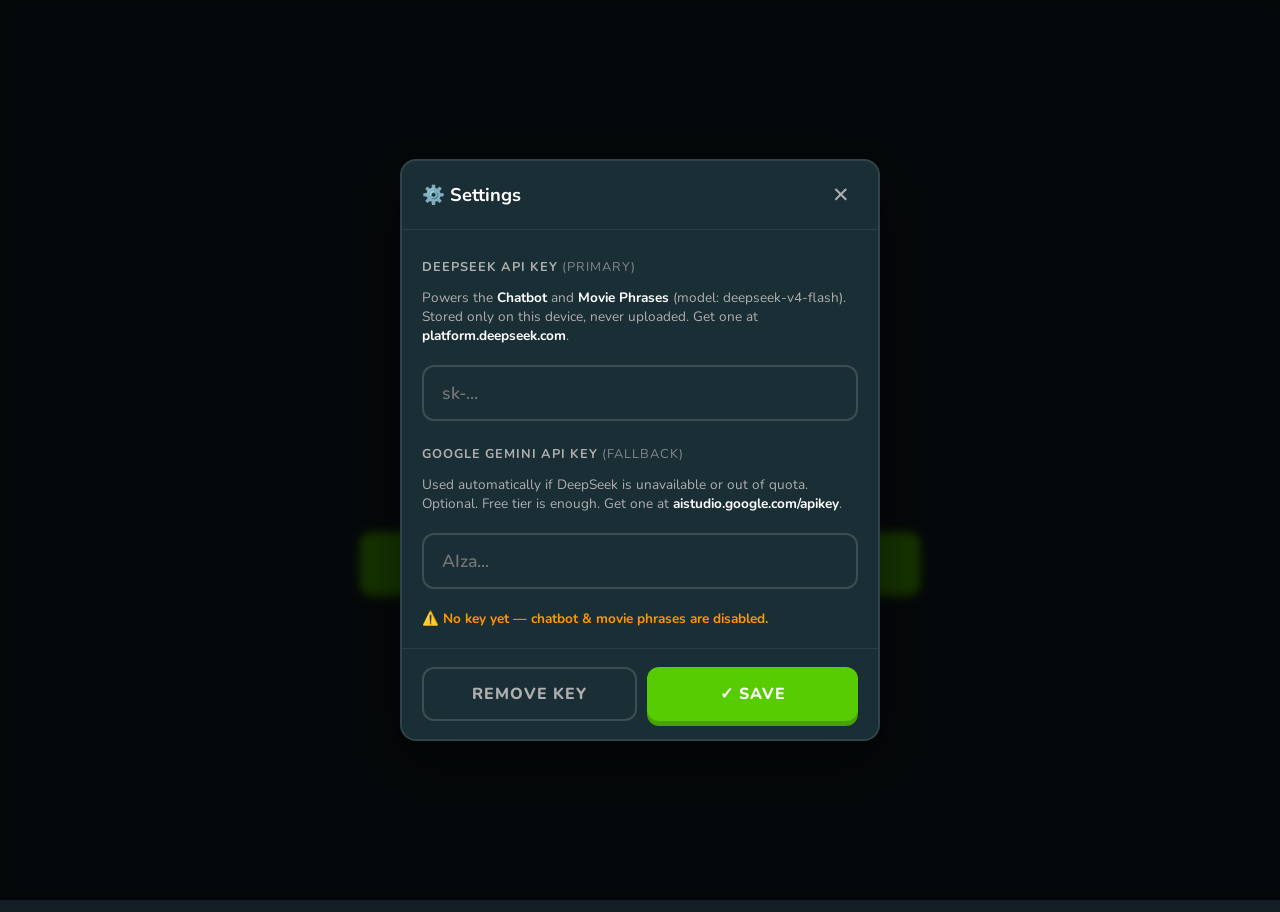
==== commit 7412a0ce: "Welcome screen + smarter import dedup (word or translation) - Add a welcome/splash screen on open: g" ====
--- a/docs/index.html
+++ b/docs/index.html
@@ -41,8 +41,19 @@
         </div>
     </nav>
 
+    <!-- Welcome Screen -->
+    <div class="screen active" id="welcomeScreen">
+        <div class="screen-content welcome-content">
+            <div class="welcome-logo">🌍</div>
+            <h1 class="welcome-title">LinguaLeap</h1>
+            <p class="welcome-subtitle">Learn languages your way</p>
+            <button class="btn btn-primary btn-large welcome-btn" id="enterAppBtn">Welcome — let's go →</button>
+            <div class="welcome-version">v<span id="appVersion">1.0.0</span></div>
+        </div>
+    </div>
+
     <!-- Language Selection Screen -->
-    <div class="screen active" id="languageScreen">
+    <div class="screen" id="languageScreen">
         <div class="screen-content">
             <h1 class="screen-title">Choose a Language</h1>
             <p class="screen-subtitle">What would you like to learn today?</p>
@@ -163,6 +174,28 @@
         </div>
     </div>
 
+    <!-- Edit Word Modal -->
+    <div class="modal-overlay hidden" id="editWordModal">
+        <div class="modal">
+            <div class="modal-header">
+                <h2>✏️ Edit word</h2>
+                <button class="modal-close" id="editModalClose">✕</button>
+            </div>
+            <div class="modal-body">
+                <label class="modal-label">Word / Phrase</label>
+                <input type="text" class="text-input" id="editModalSource" placeholder="Word">
+                <label class="modal-label">Main translation</label>
+                <input type="text" class="text-input" id="editModalTranslation" placeholder="Main translation">
+                <label class="modal-label">Other translations <span style="opacity:.7;font-weight:400">(comma-separated)</span></label>
+                <input type="text" class="text-input" id="editModalOthers" placeholder="synonym1, synonym2">
+            </div>
+            <div class="modal-footer">
+                <button class="btn btn-cancel" id="editModalCancel">Cancel</button>
+                <button class="btn btn-primary" id="editModalConfirm">✓ Save changes</button>
+            </div>
+        </div>
+    </div>
+
     <!-- Learned Words Modal -->
     <div class="modal-overlay hidden" id="learnedModal">
         <div class="modal modal-wide">
@@ -351,6 +384,7 @@
                     <div class="flashcard-side flashcard-back hidden" id="flashcardBack">
                         <div class="flashcard-label">Translation</div>
                         <div class="flashcard-word" id="flashcardTranslation">translation</div>
+                        <div class="flashcard-others" id="flashcardTranslationOthers"></div>
                     </div>
                 </div>
                 <button class="flashcard-listen" id="flashcardListenBtn" title="Listen to pronunciation">🔊 Listen</button>
@@ -415,8 +449,12 @@
                 <button class="modal-close" id="settingsClose">✕</button>
             </div>
             <div class="modal-body">
-                <label class="modal-label">Google Gemini API key</label>
-                <p class="settings-hint">Needed for the <strong>Chatbot</strong> and <strong>Movie Phrases</strong>. It's stored only on this device and never uploaded. The free tier is enough. Get one at <strong>aistudio.google.com/apikey</strong>.</p>
+                <label class="modal-label">DeepSeek API key <span style="opacity:.7;font-weight:400">(primary)</span></label>
+                <p class="settings-hint">Powers the <strong>Chatbot</strong> and <strong>Movie Phrases</strong> (model: deepseek-v4-flash). Stored only on this device, never uploaded. Get one at <strong>platform.deepseek.com</strong>.</p>
+                <input type="password" class="text-input" id="deepseekKeyInput" placeholder="sk-..." autocomplete="off">
+
+                <label class="modal-label" style="margin-top:16px">Google Gemini API key <span style="opacity:.7;font-weight:400">(fallback)</span></label>
+                <p class="settings-hint">Used automatically if DeepSeek is unavailable or out of quota. Optional. Free tier is enough. Get one at <strong>aistudio.google.com/apikey</strong>.</p>
                 <input type="password" class="text-input" id="geminiKeyInput" placeholder="AIza..." autocomplete="off">
                 <div class="settings-status" id="settingsStatus"></div>
             </div>
@@ -439,20 +477,35 @@
             });
         }
 
-        // ---- Settings modal (Gemini key) ----
+        // ---- Settings modal (DeepSeek primary + Gemini fallback keys) ----
         (function () {
             var modal = document.getElementById('settingsModal');
-            var input = document.getElementById('geminiKeyInput');
+            var deepInput = document.getElementById('deepseekKeyInput');
+            var gemInput = document.getElementById('geminiKeyInput');
             var status = document.getElementById('settingsStatus');
 
+            function hasDeep() { return window.LinguaLeapDeepSeekKey && window.LinguaLeapDeepSeekKey.has(); }
+            function hasGem() { return window.LinguaLeapKey && window.LinguaLeapKey.has(); }
+
             function refreshStatus() {
-                var has = window.LinguaLeapKey && window.LinguaLeapKey.has();
-                status.textContent = has ? '✅ Key saved — chatbot & movie phrases are ready.'
-                                         : '⚠️ No key yet — chatbot & movie phrases are disabled.';
-                status.className = 'settings-status ' + (has ? 'ok' : 'warn');
+                var msg, cls;
+                if (hasDeep()) {
+                    msg = '✅ DeepSeek key saved — chatbot & movie phrases are ready'
+                        + (hasGem() ? ' (Gemini fallback active).' : '.');
+                    cls = 'ok';
+                } else if (hasGem()) {
+                    msg = '✅ Gemini key saved (fallback only) — chatbot & movie phrases are ready.';
+                    cls = 'ok';
+                } else {
+                    msg = '⚠️ No key yet — chatbot & movie phrases are disabled.';
+                    cls = 'warn';
+                }
+                status.textContent = msg;
+                status.className = 'settings-status ' + cls;
             }
             function open() {
-                input.value = window.LinguaLeapKey ? window.LinguaLeapKey.get() : '';
+                deepInput.value = window.LinguaLeapDeepSeekKey ? window.LinguaLeapDeepSeekKey.get() : '';
+                gemInput.value = window.LinguaLeapKey ? window.LinguaLeapKey.get() : '';
                 refreshStatus();
                 modal.classList.remove('hidden');
             }
@@ -462,19 +515,22 @@
             document.getElementById('settingsClose').addEventListener('click', close);
             modal.addEventListener('click', function (e) { if (e.target === modal) close(); });
             document.getElementById('settingsSave').addEventListener('click', function () {
-                window.LinguaLeapKey.set(input.value);
+                window.LinguaLeapDeepSeekKey.set(deepInput.value);
+                window.LinguaLeapKey.set(gemInput.value);
                 refreshStatus();
                 setTimeout(close, 600);
             });
             document.getElementById('settingsClear').addEventListener('click', function () {
+                window.LinguaLeapDeepSeekKey.clear();
                 window.LinguaLeapKey.clear();
-                input.value = '';
+                deepInput.value = '';
+                gemInput.value = '';
                 refreshStatus();
             });
 
             // Nudge the user to add a key on first run
             window.addEventListener('load', function () {
-                if (window.LinguaLeapKey && !window.LinguaLeapKey.has()) {
+                if (!hasDeep() && !hasGem()) {
                     setTimeout(open, 1200);
                 }
             });
--- a/docs/style.css
+++ b/docs/style.css
@@ -3,6 +3,55 @@
     margin: 0;
     padding: 0;
     box-sizing: border-box;
+}
+
+/* ===== WELCOME / SPLASH SCREEN ===== */
+.welcome-content {
+    display: flex;
+    flex-direction: column;
+    align-items: center;
+    justify-content: center;
+    text-align: center;
+    min-height: 88vh;
+}
+
+.welcome-logo {
+    font-size: 5.5rem;
+    line-height: 1;
+    margin-bottom: 10px;
+    filter: drop-shadow(0 6px 18px rgba(0, 0, 0, 0.45));
+    animation: welcomePop 0.5s ease;
+}
+
+@keyframes welcomePop {
+    from { transform: scale(0.6); opacity: 0; }
+    to   { transform: scale(1);   opacity: 1; }
+}
+
+.welcome-title {
+    font-size: 2.6rem;
+    font-weight: 800;
+    color: var(--green);
+    margin: 0;
+}
+
+.welcome-subtitle {
+    color: var(--text-secondary);
+    font-size: 1.05rem;
+    margin: 6px 0 28px;
+}
+
+.welcome-btn {
+    min-width: 230px;
+}
+
+.welcome-version {
+    margin-top: 22px;
+    color: var(--text-secondary);
+    font-size: 0.8rem;
+    font-weight: 700;
+    letter-spacing: 0.5px;
+    opacity: 0.7;
 }
 
 :root {
@@ -1498,6 +1547,21 @@
     opacity: 1;
 }
 
+.my-word-edit {
+    background: none;
+    border: none;
+    font-size: 1.05rem;
+    cursor: pointer;
+    padding: 4px;
+    flex-shrink: 0;
+    opacity: 0.6;
+    transition: opacity 0.15s;
+}
+
+.my-word-edit:hover {
+    opacity: 1;
+}
+
 .my-word-text {
     flex: 1;
     min-width: 0;
@@ -1612,6 +1676,20 @@
 
 .flashcard-back .flashcard-word {
     color: var(--yellow);
+}
+
+.flashcard-others {
+    color: var(--text-secondary);
+    font-size: 1rem;
+    font-weight: 600;
+    line-height: 1.35;
+    margin-top: -6px;
+    margin-bottom: 8px;
+    word-wrap: break-word;
+}
+
+.flashcard-others:empty {
+    display: none;
 }
 
 .flashcard-tap {
